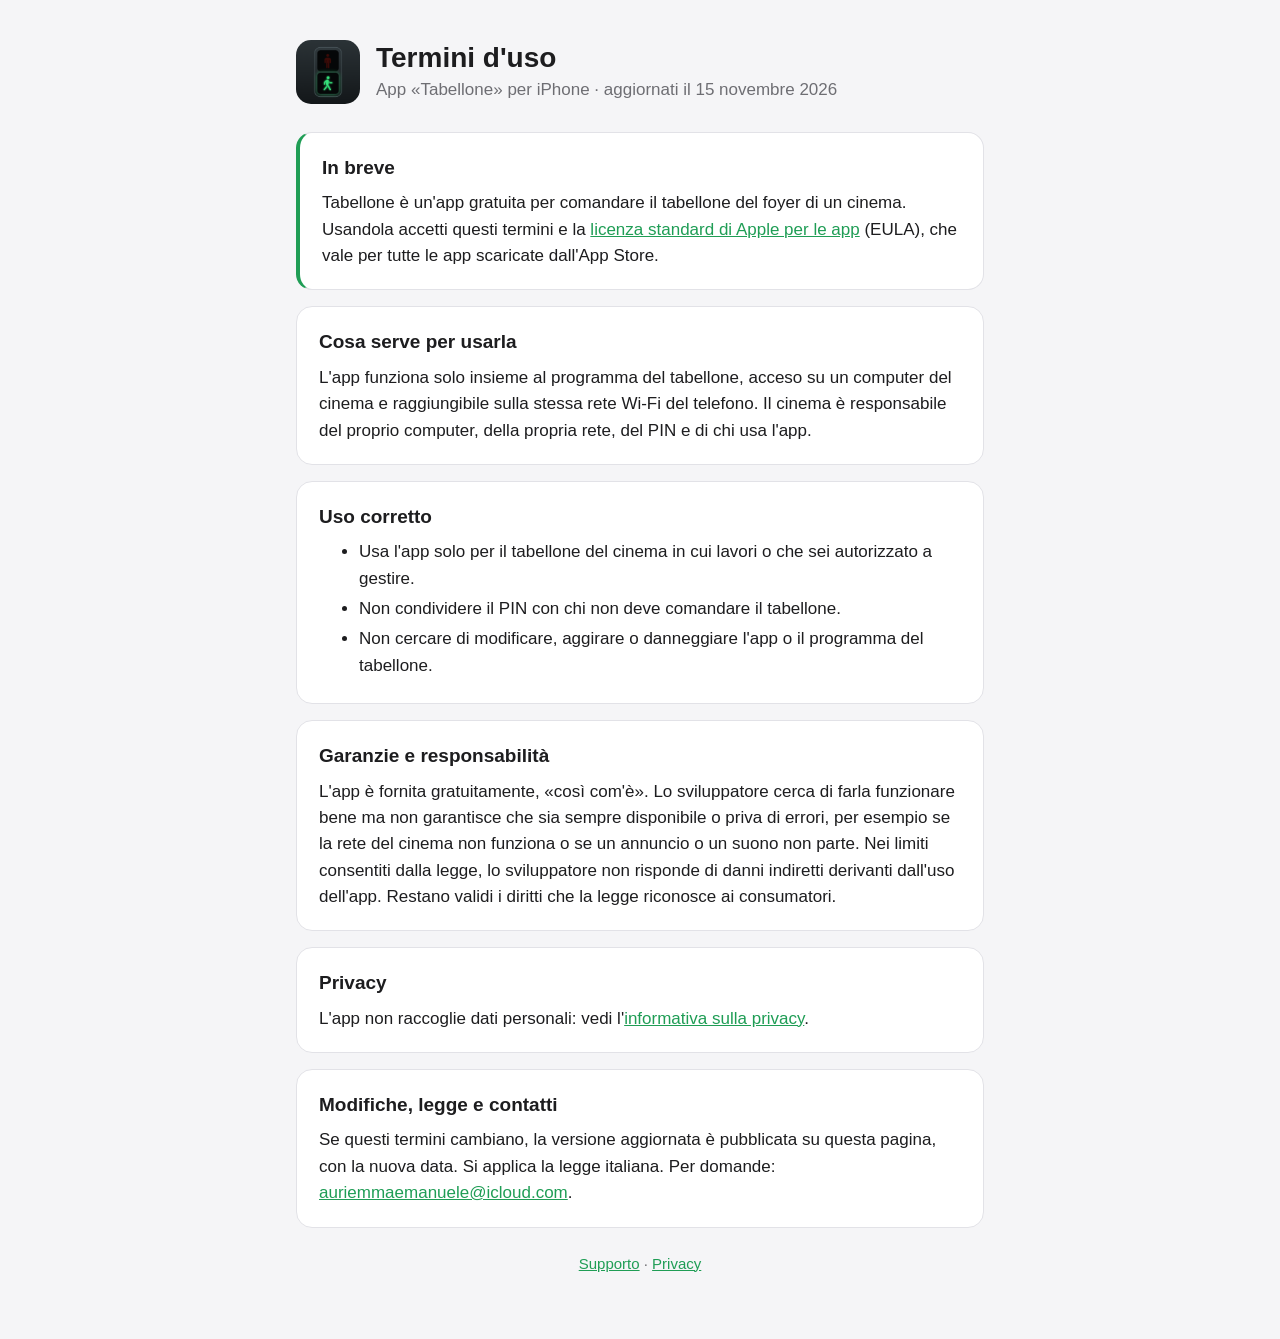
==== termini.html @ ee517959 "Pagine di supporto, privacy e termini d'uso dell'app Tabellone Co-Authored-By: Claude Opus 5.5 <nore" ====
<!doctype html>
<html lang="it">
<head>
<meta charset="utf-8">
<meta name="viewport" content="width=device-width, initial-scale=1">
<title>Tabellone – Termini d'uso</title>
<link rel="icon" href="icona.png">
<link rel="stylesheet" href="stile.css">
</head>
<body>
<main>
  <header>
    <img src="icona.png" alt="">
    <div>
      <h1>Termini d'uso</h1>
      <p>App «Tabellone» per iPhone · aggiornati il 15 novembre 2026</p>
    </div>
  </header>

  <section class="breve">
    <h2>In breve</h2>
    <p>Tabellone è un'app gratuita per comandare il tabellone del foyer di un cinema. Usandola accetti questi termini e la <a href="https://www.apple.com/legal/internet-services/itunes/dev/stdeula/">licenza standard di Apple per le app</a> (EULA), che vale per tutte le app scaricate dall'App Store.</p>
  </section>

  <section>
    <h2>Cosa serve per usarla</h2>
    <p>L'app funziona solo insieme al programma del tabellone, acceso su un computer del cinema e raggiungibile sulla stessa rete Wi‑Fi del telefono. Il cinema è responsabile del proprio computer, della propria rete, del PIN e di chi usa l'app.</p>
  </section>

  <section>
    <h2>Uso corretto</h2>
    <ul>
      <li>Usa l'app solo per il tabellone del cinema in cui lavori o che sei autorizzato a gestire.</li>
      <li>Non condividere il PIN con chi non deve comandare il tabellone.</li>
      <li>Non cercare di modificare, aggirare o danneggiare l'app o il programma del tabellone.</li>
    </ul>
  </section>

  <section>
    <h2>Garanzie e responsabilità</h2>
    <p>L'app è fornita gratuitamente, «così com'è». Lo sviluppatore cerca di farla funzionare bene ma non garantisce che sia sempre disponibile o priva di errori, per esempio se la rete del cinema non funziona o se un annuncio o un suono non parte. Nei limiti consentiti dalla legge, lo sviluppatore non risponde di danni indiretti derivanti dall'uso dell'app. Restano validi i diritti che la legge riconosce ai consumatori.</p>
  </section>

  <section>
    <h2>Privacy</h2>
    <p>L'app non raccoglie dati personali: vedi l'<a href="privacy.html">informativa sulla privacy</a>.</p>
  </section>

  <section>
    <h2>Modifiche, legge e contatti</h2>
    <p>Se questi termini cambiano, la versione aggiornata è pubblicata su questa pagina, con la nuova data. Si applica la legge italiana. Per domande: <a href="mailto:auriemmaemanuele@icloud.com">auriemmaemanuele@icloud.com</a>.</p>
  </section>

  <footer><a href="index.html">Supporto</a> · <a href="privacy.html">Privacy</a></footer>
</main>
</body>
</html>
---- stile.css ----
:root {
  --sfondo: #f5f5f7;
  --carta: #ffffff;
  --testo: #1d1d1f;
  --tenue: #6e6e73;
  --bordo: #e2e2e7;
  --verde: #1f9d55;
  --rosso: #e0362c;
  color-scheme: light;
}
@media (prefers-color-scheme: dark) {
  :root:not([data-theme="light"]) {
    --sfondo: #181c20;
    --carta: #22272c;
    --testo: #f2f2f4;
    --tenue: #a1a1a8;
    --bordo: #33393f;
    --verde: #34d378;
    --rosso: #ff5b4f;
    color-scheme: dark;
  }
}
:root[data-theme="dark"] {
  --sfondo: #181c20;
  --carta: #22272c;
  --testo: #f2f2f4;
  --tenue: #a1a1a8;
  --bordo: #33393f;
  --verde: #34d378;
  --rosso: #ff5b4f;
  color-scheme: dark;
}
* { box-sizing: border-box; }
body {
  margin: 0;
  background: var(--sfondo);
  color: var(--testo);
  font: 17px/1.55 -apple-system, BlinkMacSystemFont, "Segoe UI", Roboto, "Helvetica Neue", Arial, sans-serif;
  -webkit-text-size-adjust: 100%;
}
main { max-width: 720px; margin: 0 auto; padding: 40px 16px 64px; }
header { display: flex; align-items: center; gap: 16px; margin-bottom: 28px; }
header img { width: 64px; height: 64px; border-radius: 15px; flex: none; }
header h1 { margin: 0; font-size: 28px; line-height: 1.2; }
header p { margin: 2px 0 0; color: var(--tenue); }
section {
  background: var(--carta);
  border: 1px solid var(--bordo);
  border-radius: 16px;
  padding: 20px 22px;
  margin: 0 0 16px;
}
h2 { margin: 0 0 8px; font-size: 19px; }
p, ul, ol { margin: 0 0 10px; }
p:last-child, ul:last-child, ol:last-child { margin-bottom: 0; }
li { margin: 4px 0; }
.breve { border-left: 4px solid var(--verde); }
a { color: var(--verde); }
.piccolo { color: var(--tenue); font-size: 15px; }
footer { color: var(--tenue); font-size: 15px; text-align: center; margin-top: 24px; }
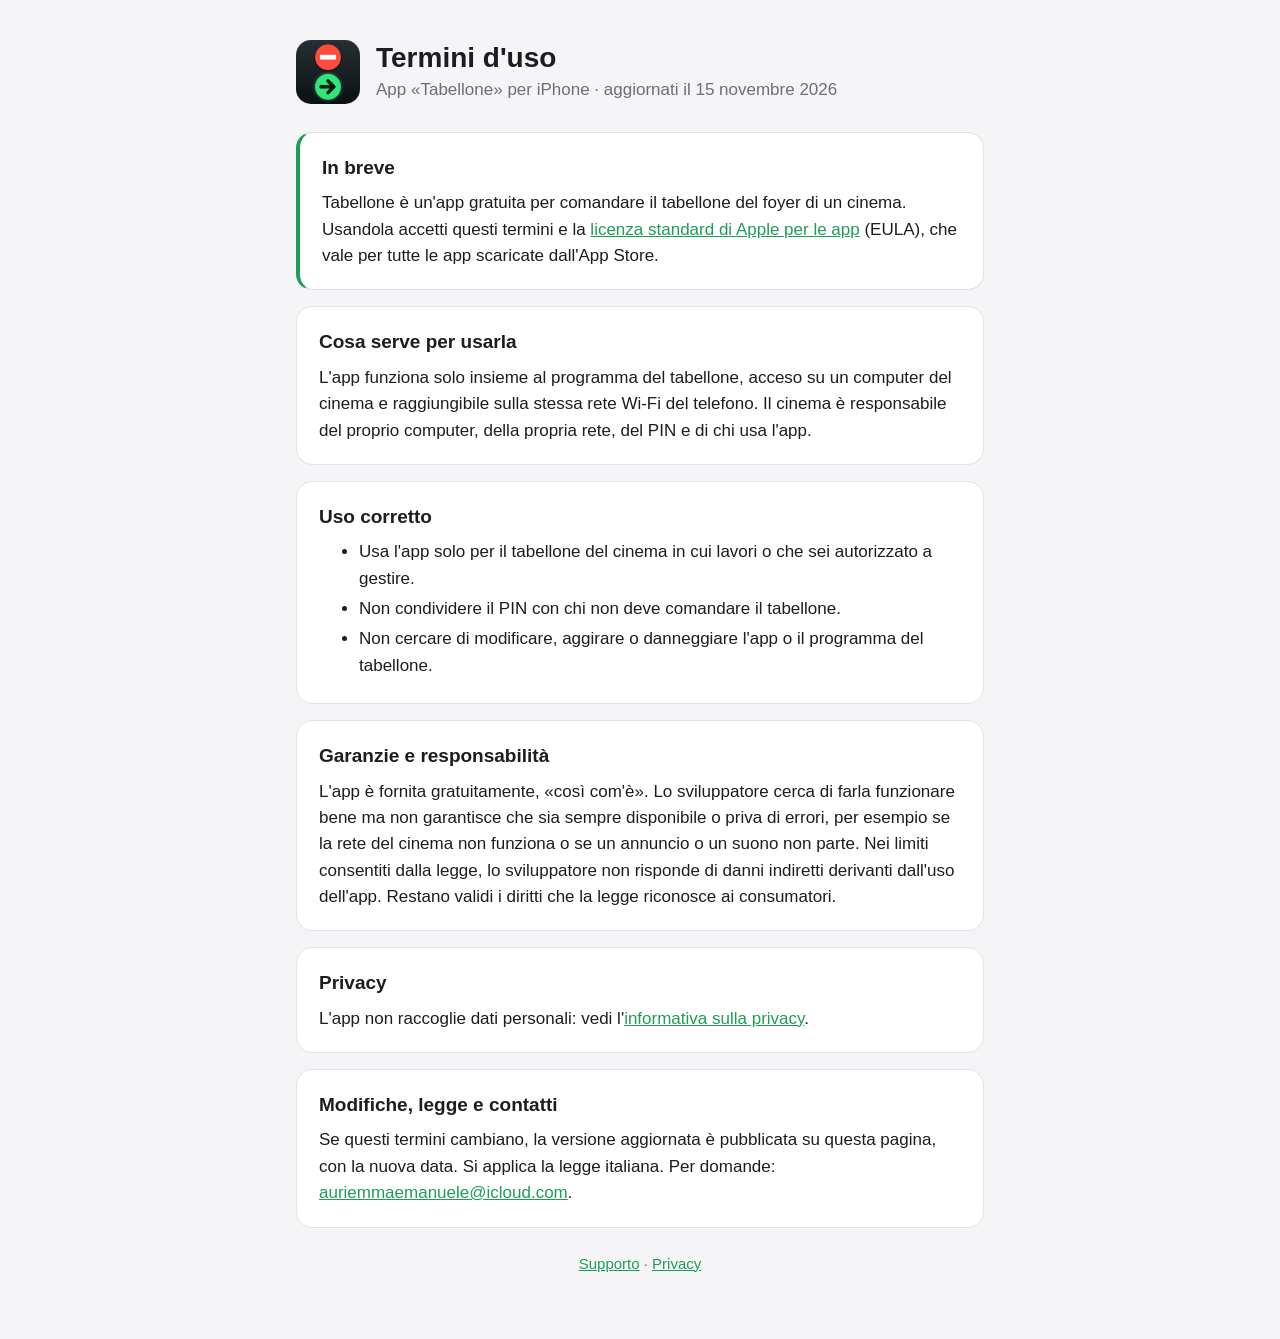
==== commit c64418e5: "Solo supporto, privacy e termini Co-Authored-By: Claude Opus 5.5 <noreply@anthropic.com>" ====
--- a/termini.html
+++ b/termini.html
@@ -4,13 +4,74 @@
 <meta charset="utf-8">
 <meta name="viewport" content="width=device-width, initial-scale=1">
 <title>Tabellone – Termini d'uso</title>
-<link rel="icon" href="icona.png">
-<link rel="stylesheet" href="stile.css">
+<link rel="icon" href="[data-uri]">
+<style>
+  :root {
+    --sfondo: #f5f5f7;
+    --carta: #ffffff;
+    --testo: #1d1d1f;
+    --tenue: #6e6e73;
+    --bordo: #e2e2e7;
+    --verde: #1f9d55;
+    --rosso: #e0362c;
+    color-scheme: light;
+  }
+  @media (prefers-color-scheme: dark) {
+    :root:not([data-theme="light"]) {
+      --sfondo: #181c20;
+      --carta: #22272c;
+      --testo: #f2f2f4;
+      --tenue: #a1a1a8;
+      --bordo: #33393f;
+      --verde: #34d378;
+      --rosso: #ff5b4f;
+      color-scheme: dark;
+    }
+  }
+  :root[data-theme="dark"] {
+    --sfondo: #181c20;
+    --carta: #22272c;
+    --testo: #f2f2f4;
+    --tenue: #a1a1a8;
+    --bordo: #33393f;
+    --verde: #34d378;
+    --rosso: #ff5b4f;
+    color-scheme: dark;
+  }
+  * { box-sizing: border-box; }
+  body {
+    margin: 0;
+    background: var(--sfondo);
+    color: var(--testo);
+    font: 17px/1.55 -apple-system, BlinkMacSystemFont, "Segoe UI", Roboto, "Helvetica Neue", Arial, sans-serif;
+    -webkit-text-size-adjust: 100%;
+  }
+  main { max-width: 720px; margin: 0 auto; padding: 40px 16px 64px; }
+  header { display: flex; align-items: center; gap: 16px; margin-bottom: 28px; }
+  header img { width: 64px; height: 64px; border-radius: 15px; flex: none; }
+  header h1 { margin: 0; font-size: 28px; line-height: 1.2; }
+  header p { margin: 2px 0 0; color: var(--tenue); }
+  section {
+    background: var(--carta);
+    border: 1px solid var(--bordo);
+    border-radius: 16px;
+    padding: 20px 22px;
+    margin: 0 0 16px;
+  }
+  h2 { margin: 0 0 8px; font-size: 19px; }
+  p, ul, ol { margin: 0 0 10px; }
+  p:last-child, ul:last-child, ol:last-child { margin-bottom: 0; }
+  li { margin: 4px 0; }
+  .breve { border-left: 4px solid var(--verde); }
+  a { color: var(--verde); }
+  .piccolo { color: var(--tenue); font-size: 15px; }
+  footer { color: var(--tenue); font-size: 15px; text-align: center; margin-top: 24px; }
+</style>
 </head>
 <body>
 <main>
   <header>
-    <img src="icona.png" alt="">
+    <img src="[data-uri]" alt="">
     <div>
       <h1>Termini d'uso</h1>
       <p>App «Tabellone» per iPhone · aggiornati il 15 novembre 2026</p>
@@ -51,7 +112,7 @@
     <p>Se questi termini cambiano, la versione aggiornata è pubblicata su questa pagina, con la nuova data. Si applica la legge italiana. Per domande: <a href="mailto:auriemmaemanuele@icloud.com">auriemmaemanuele@icloud.com</a>.</p>
   </section>
 
-  <footer><a href="index.html">Supporto</a> · <a href="privacy.html">Privacy</a></footer>
+  <footer><a href="supporto.html">Supporto</a> · <a href="privacy.html">Privacy</a></footer>
 </main>
 </body>
 </html>
